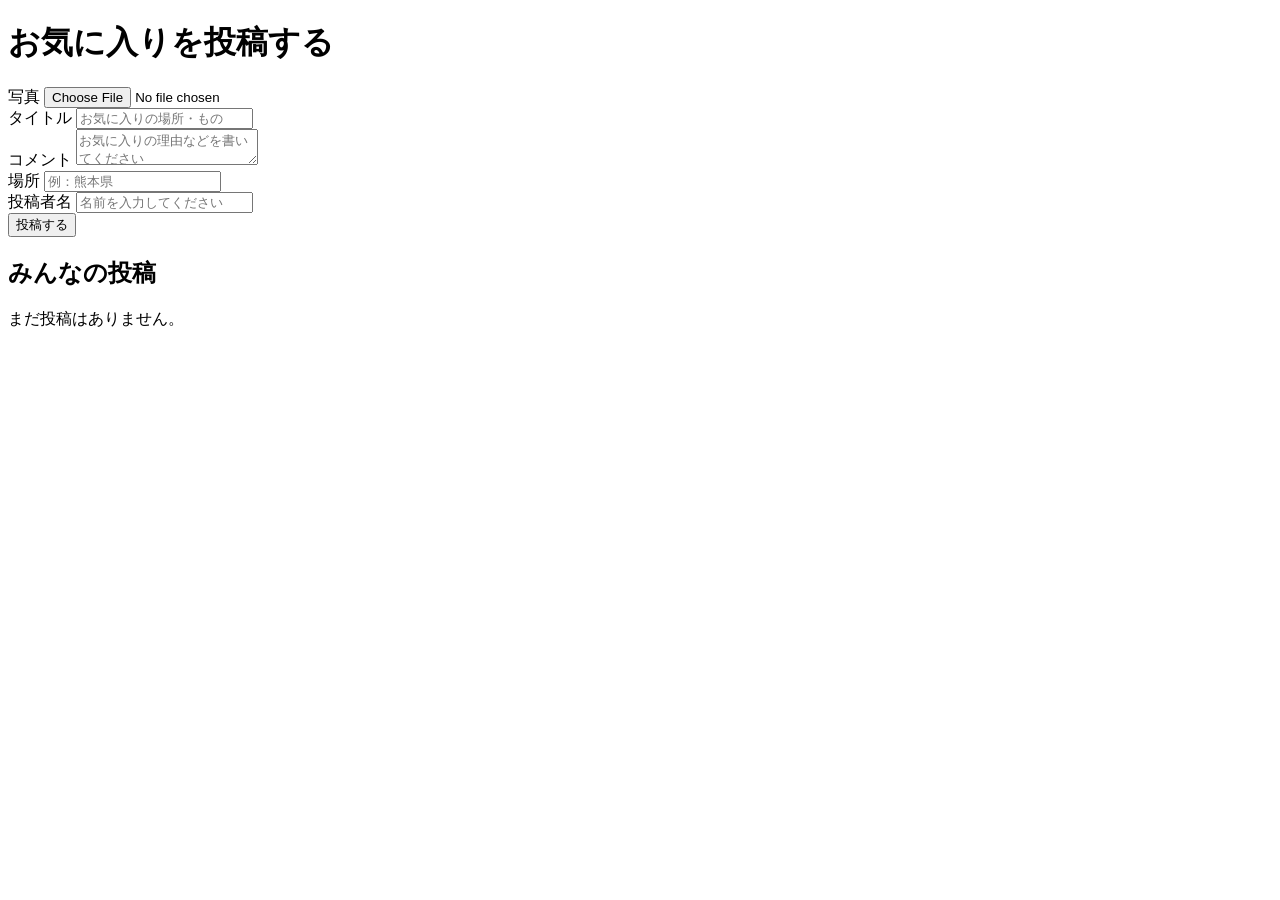
==== post.html @ 98f480bc "投稿機能を追加" ====
<!DOCTYPE html>
<html lang="ja">
<head>
  <meta charset="UTF-8">
  <meta name="viewport" content="width=device-width, initial-scale=1.0">
  <title>お気に入り投稿</title>
</head>
<body>

  <h1>お気に入りを投稿する</h1>

  <form id="postForm">

    <div>
      <label for="photo">写真</label>
      <input type="file" id="photo" accept="image/*" required>
    </div>

    <div>
      <label for="title">タイトル</label>
      <input type="text" id="title" placeholder="お気に入りの場所・もの" required>
    </div>

    <div>
      <label for="description">コメント</label>
      <textarea id="description" placeholder="お気に入りの理由などを書いてください"></textarea>
    </div>

    <div>
      <label for="location">場所</label>
      <input type="text" id="location" placeholder="例：熊本県">
    </div>

    <div>
      <label for="author">投稿者名</label>
      <input type="text" id="author" placeholder="名前を入力してください" required>
    </div>

    <button type="submit">投稿する</button>

  </form>

  <h2>みんなの投稿</h2>

<div id="postList"></div>

  <script src="post.js"></script>

</body>
</html>
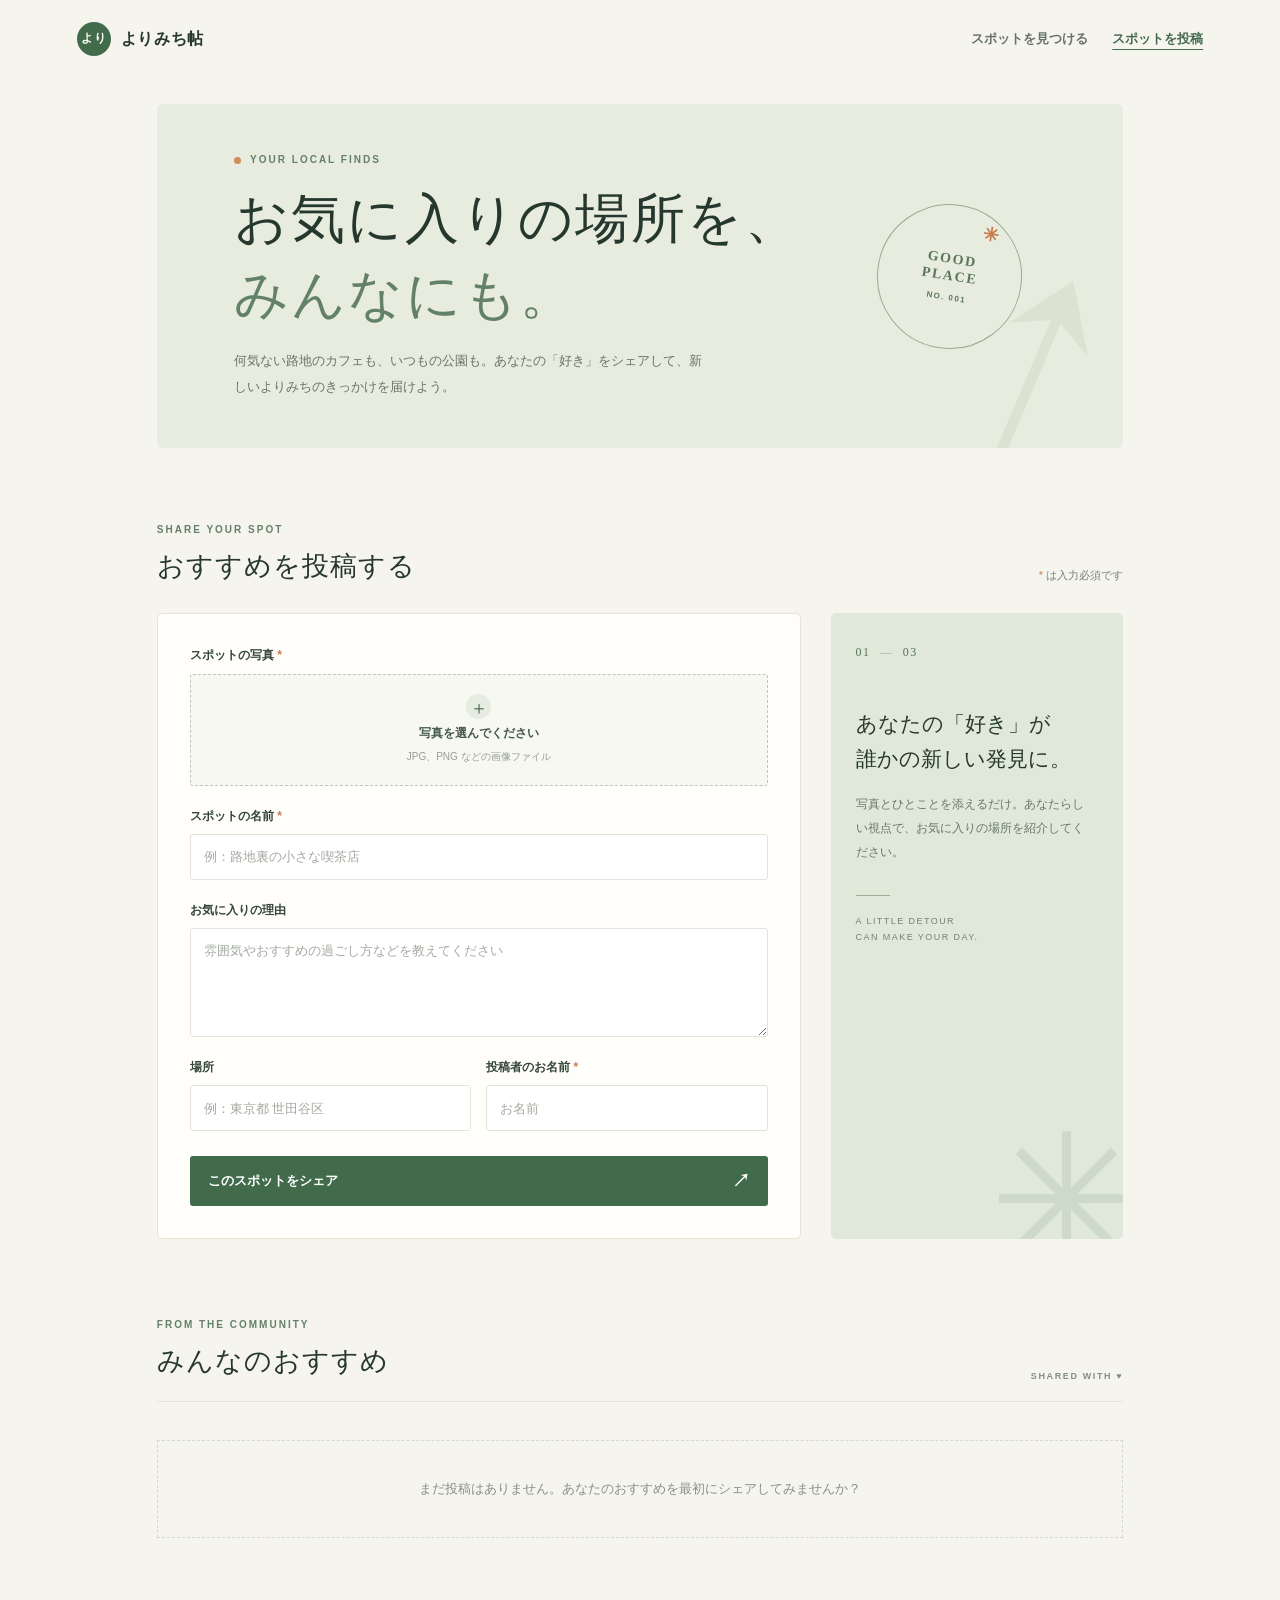
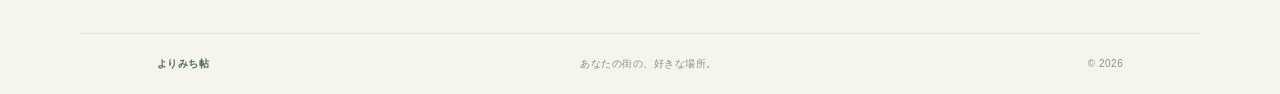
==== commit 2d0489df: "投稿デザイン編集" ====
--- a/post.html
+++ b/post.html
@@ -3,48 +3,106 @@
 <head>
   <meta charset="UTF-8">
   <meta name="viewport" content="width=device-width, initial-scale=1.0">
-  <title>お気に入り投稿</title>
+  <meta name="theme-color" content="#f5f4ed">
+  <title>スポットを投稿 | みんなのおすすめスポット</title>
+  <link rel="stylesheet" href="style.css">
 </head>
-<body>
+<body class="post-page">
+  <header class="site-header">
+    <a class="brand" href="index.html" aria-label="みんなのおすすめスポット トップ">
+      <span class="brand-mark" aria-hidden="true">より</span>
+      <span>よりみち帖</span>
+    </a>
+    <nav aria-label="メインメニュー">
+      <a href="index.html">スポットを見つける</a>
+      <a class="nav-current" href="post.html" aria-current="page">スポットを投稿</a>
+    </nav>
+  </header>
 
-  <h1>お気に入りを投稿する</h1>
+  <main class="post-main">
+    <section class="post-hero" aria-labelledby="page-title">
+      <div class="hero-copy">
+        <p class="eyebrow"><span></span> YOUR LOCAL FINDS</p>
+        <h1 id="page-title">お気に入りの場所を、<br><em>みんなにも。</em></h1>
+        <p class="hero-description">何気ない路地のカフェも、いつもの公園も。あなたの「好き」をシェアして、新しいよりみちのきっかけを届けよう。</p>
+      </div>
+      <div class="hero-stamp" aria-hidden="true">
+        <span>GOOD<br>PLACE</span>
+        <span class="stamp-star">✳</span>
+        <small>NO. 001</small>
+      </div>
+      <div class="hero-decoration" aria-hidden="true">↗</div>
+    </section>
 
-  <form id="postForm">
+    <section class="post-section" aria-labelledby="form-heading">
+      <div class="section-heading">
+        <div>
+          <p class="eyebrow">SHARE YOUR SPOT</p>
+          <h2 id="form-heading">おすすめを投稿する</h2>
+        </div>
+        <p class="section-note"><span class="required-mark">*</span> は入力必須です</p>
+      </div>
 
-    <div>
-      <label for="photo">写真</label>
-      <input type="file" id="photo" accept="image/*" required>
-    </div>
+      <div class="post-layout">
+        <form id="postForm" class="post-form">
+          <div class="form-field">
+            <label for="photo">スポットの写真 <span class="required-mark">*</span></label>
+            <input class="file-input" type="file" id="photo" accept="image/*" required>
+            <label class="upload-box" for="photo">
+              <span class="upload-icon" aria-hidden="true">＋</span>
+              <span class="upload-title">写真を選んでください</span>
+              <span class="upload-hint">JPG、PNG などの画像ファイル</span>
+            </label>
+          </div>
 
-    <div>
-      <label for="title">タイトル</label>
-      <input type="text" id="title" placeholder="お気に入りの場所・もの" required>
-    </div>
+          <div class="form-field">
+            <label for="title">スポットの名前 <span class="required-mark">*</span></label>
+            <input type="text" id="title" placeholder="例：路地裏の小さな喫茶店" required>
+          </div>
 
-    <div>
-      <label for="description">コメント</label>
-      <textarea id="description" placeholder="お気に入りの理由などを書いてください"></textarea>
-    </div>
+          <div class="form-field">
+            <label for="description">お気に入りの理由</label>
+            <textarea id="description" rows="4" placeholder="雰囲気やおすすめの過ごし方などを教えてください"></textarea>
+          </div>
 
-    <div>
-      <label for="location">場所</label>
-      <input type="text" id="location" placeholder="例：熊本県">
-    </div>
+          <div class="form-row">
+            <div class="form-field">
+              <label for="location">場所</label>
+              <input type="text" id="location" placeholder="例：東京都 世田谷区">
+            </div>
+            <div class="form-field">
+              <label for="author">投稿者のお名前 <span class="required-mark">*</span></label>
+              <input type="text" id="author" placeholder="お名前" required>
+            </div>
+          </div>
 
-    <div>
-      <label for="author">投稿者名</label>
-      <input type="text" id="author" placeholder="名前を入力してください" required>
-    </div>
+          <button class="submit-button" type="submit"><span>このスポットをシェア</span><span aria-hidden="true">↗</span></button>
+        </form>
 
-    <button type="submit">投稿する</button>
+        <aside class="post-aside">
+          <div class="aside-number">01 <span>—</span> 03</div>
+          <h3>あなたの「好き」が<br>誰かの新しい発見に。</h3>
+          <p>写真とひとことを添えるだけ。あなたらしい視点で、お気に入りの場所を紹介してください。</p>
+          <div class="aside-rule"></div>
+          <p class="aside-caption">A LITTLE DETOUR<br>CAN MAKE YOUR DAY.</p>
+          <span class="aside-flower" aria-hidden="true">✳</span>
+        </aside>
+      </div>
+    </section>
 
-  </form>
+    <section class="community-section" aria-labelledby="posts-heading">
+      <div class="section-heading community-heading">
+        <div>
+          <p class="eyebrow">FROM THE COMMUNITY</p>
+          <h2 id="posts-heading">みんなのおすすめ</h2>
+        </div>
+        <span class="community-label">SHARED WITH ♥</span>
+      </div>
+      <div id="postList" class="post-list" aria-live="polite"></div>
+    </section>
+  </main>
 
-  <h2>みんなの投稿</h2>
-
-<div id="postList"></div>
-
+  <footer class="site-footer"><span>よりみち帖</span><span>あなたの街の、好きな場所。</span><span>© 2026</span></footer>
   <script src="post.js"></script>
-
 </body>
-</html>+</html>
--- a/style.css
+++ b/style.css
@@ -0,0 +1,296 @@
+* {
+  box-sizing: border-box;
+}
+
+body {
+  margin: 0;
+  color: #30372f;
+  background: #fffdf8;
+  font-family: sans-serif;
+  line-height: 1.6;
+}
+
+header {
+  display: flex;
+  align-items: center;
+  justify-content: space-between;
+  gap: 20px;
+  padding: 20px 6%;
+}
+
+header h1 {
+  margin: 0;
+  font-size: 22px;
+}
+
+nav {
+  display: flex;
+  gap: 24px;
+}
+
+a {
+  color: inherit;
+  text-decoration: none;
+}
+
+.welcome {
+  margin: 10px 6% 36px;
+  padding: 48px;
+  border-radius: 24px;
+  background: #eaf2e5;
+}
+
+.welcome h2 {
+  margin-top: 0;
+  font-size: 36px;
+}
+
+.welcome p {
+  max-width: 520px;
+  color: #626b60;
+}
+
+.welcome a {
+  display: inline-block;
+  margin-top: 12px;
+  padding: 10px 18px;
+  border-radius: 10px;
+  background: #426b4c;
+  color: white;
+  font-weight: bold;
+}
+
+#spots {
+  padding: 0 6%;
+}
+
+.spot-list {
+  display: grid;
+  grid-template-columns: repeat(3, minmax(0, 1fr));
+  gap: 20px;
+  margin: 0;
+  padding: 0;
+  list-style: none;
+}
+
+.spot-card {
+  overflow: hidden;
+  border: 1px solid #e8e8df;
+  border-radius: 16px;
+  background: white;
+}
+
+.spot-card img {
+  display: block;
+  width: 100%;
+  height: 180px;
+  object-fit: cover;
+  background: #e9eee4;
+}
+
+.spot-card h3,
+.spot-card p {
+  margin-right: 16px;
+  margin-left: 16px;
+}
+
+.spot-card h3 {
+  margin-bottom: 4px;
+}
+
+.spot-card p {
+  color: #626b60;
+}
+
+footer {
+  margin-top: 40px;
+  padding: 20px 6%;
+  border-top: 1px solid #e8e8df;
+  color: #626b60;
+  font-size: 14px;
+}
+
+@media (max-width: 700px) {
+  header {
+    align-items: flex-start;
+    flex-direction: column;
+  }
+
+  nav {
+    flex-wrap: wrap;
+    gap: 12px;
+  }
+
+  .welcome {
+    padding: 28px;
+  }
+
+  .welcome h2 {
+    font-size: 28px;
+  }
+
+  .spot-list {
+    grid-template-columns: 1fr;
+  }
+}
+
+/* Post page */
+.post-page {
+  --ink: #26382e;
+  --muted: #788176;
+  --green: #466b4e;
+  --line: #e4e4d9;
+  background: #f5f4ed;
+  color: var(--ink);
+  font-family: "Yu Gothic", "Hiragino Kaku Gothic ProN", sans-serif;
+}
+
+.post-page .site-header {
+  max-width: 1320px;
+  margin: 0 auto;
+  padding: 22px 6%;
+}
+
+.brand {
+  display: inline-flex;
+  align-items: center;
+  gap: 10px;
+  font-size: 16px;
+  font-weight: 800;
+  letter-spacing: .04em;
+}
+
+.brand-mark {
+  display: grid;
+  width: 34px;
+  height: 34px;
+  place-items: center;
+  border-radius: 50%;
+  background: #426b4c;
+  color: #fffdf8;
+  font-size: 12px;
+}
+
+.post-page nav {
+  align-items: center;
+  color: #687367;
+  font-size: 13px;
+  font-weight: 600;
+}
+
+.post-page nav a { transition: color .2s ease; }
+.post-page nav a:hover, .post-page nav .nav-current { color: var(--green); }
+.post-page nav .nav-current { text-decoration: underline; text-decoration-thickness: 1px; text-underline-offset: 6px; }
+
+.post-main {
+  max-width: 1120px;
+  margin: 0 auto;
+  padding: 0 6% 82px;
+}
+
+.post-hero {
+  position: relative;
+  display: flex;
+  min-height: 330px;
+  align-items: center;
+  justify-content: space-between;
+  overflow: hidden;
+  margin: 26px 0 74px;
+  padding: 48px 8%;
+  border-radius: 6px;
+  background: #e7ecdf;
+}
+
+.hero-copy { position: relative; z-index: 1; max-width: 590px; }
+.eyebrow { margin: 0 0 14px; color: #65806a; font-size: 10px; font-weight: 800; letter-spacing: .2em; }
+.post-hero .eyebrow { display: flex; align-items: center; gap: 9px; }
+.post-hero .eyebrow span { width: 7px; height: 7px; border-radius: 50%; background: #d28c58; }
+.post-hero h1 { margin: 0; font-family: Georgia, "Yu Mincho", serif; font-size: clamp(34px, 5vw, 54px); font-weight: 500; letter-spacing: .04em; line-height: 1.4; }
+.post-hero h1 em { color: #638167; font-style: normal; }
+.hero-description { max-width: 470px; margin: 15px 0 0; color: #697467; font-size: 13px; line-height: 2; }
+.hero-stamp { position: relative; display: flex; width: 145px; height: 145px; flex: 0 0 145px; flex-direction: column; align-items: center; justify-content: center; margin-right: 3%; border: 1px solid #9aaa94; border-radius: 50%; color: #5c765f; font-family: Georgia, serif; font-size: 14px; font-weight: 700; letter-spacing: .12em; line-height: 1.2; text-align: center; transform: rotate(9deg); }
+.hero-stamp small { margin-top: 8px; font-family: sans-serif; font-size: 8px; letter-spacing: .18em; }
+.stamp-star { position: absolute; top: 13px; right: 27px; color: #c87d4b; font-size: 19px; }
+.hero-decoration { position: absolute; right: -45px; bottom: -98px; color: rgba(111, 137, 103, .1); font-family: Georgia, serif; font-size: 280px; line-height: 1; transform: rotate(-22deg); }
+
+.post-section, .community-section { margin-top: 0; }
+.section-heading { display: flex; align-items: end; justify-content: space-between; gap: 20px; margin-bottom: 25px; }
+.section-heading .eyebrow { margin-bottom: 7px; }
+.section-heading h2 { margin: 0; font-family: Georgia, "Yu Mincho", serif; font-size: 27px; font-weight: 500; letter-spacing: .04em; }
+.section-note { margin: 0 0 4px; color: var(--muted); font-size: 11px; }
+.required-mark { color: #c77d52; }
+
+.post-layout { display: grid; grid-template-columns: minmax(0, 1.65fr) minmax(220px, .75fr); gap: 30px; align-items: stretch; }
+.post-form { padding: 32px; border: 1px solid var(--line); border-radius: 5px; background: #fffefa; }
+.form-field { min-width: 0; margin-bottom: 21px; }
+.form-field > label:first-child { display: block; margin-bottom: 8px; color: #35463a; font-size: 12px; font-weight: 700; }
+.form-field input:not([type="file"]), .form-field textarea { display: block; width: 100%; border: 1px solid #e2e4da; border-radius: 3px; outline: none; background: #fff; color: var(--ink); font: inherit; font-size: 13px; transition: border-color .2s, box-shadow .2s; }
+.form-field input:not([type="file"]) { height: 46px; padding: 0 13px; }
+.form-field textarea { min-height: 108px; padding: 12px 13px; resize: vertical; }
+.form-field input:focus, .form-field textarea:focus { border-color: #78917a; box-shadow: 0 0 0 3px rgba(70, 107, 78, .1); }
+.form-field input::placeholder, .form-field textarea::placeholder { color: #a4aaa0; }
+.file-input { position: absolute; width: 1px; height: 1px; overflow: hidden; clip: rect(0, 0, 0, 0); white-space: nowrap; clip-path: inset(50%); }
+.upload-box { display: flex !important; min-height: 112px; flex-direction: column; align-items: center; justify-content: center; gap: 5px; margin: 0 !important; border: 1px dashed #bdc9b8; border-radius: 3px; background: #f7f8f2; cursor: pointer; transition: background .2s, border-color .2s; }
+.upload-box:hover, .file-input:focus-visible + .upload-box { border-color: var(--green); background: #f0f4eb; }
+.upload-icon { display: grid; width: 25px; height: 25px; place-items: center; border-radius: 50%; background: #e6ecdf; color: var(--green); font-size: 18px; font-weight: 400; }
+.upload-title { color: #435847; font-size: 12px; font-weight: 700; }
+.upload-hint { color: #969e92; font-size: 10px; font-weight: 400; }
+.form-row { display: grid; grid-template-columns: 1fr 1fr; gap: 15px; }
+.submit-button { display: flex; width: 100%; min-height: 50px; align-items: center; justify-content: space-between; margin-top: 4px; padding: 0 18px; border: 0; border-radius: 3px; background: #426b4c; color: white; cursor: pointer; font: inherit; font-size: 13px; font-weight: 700; transition: background .2s, transform .2s; }
+.submit-button:hover { background: #35583e; transform: translateY(-1px); }
+.submit-button span:last-child { font-size: 18px; }
+
+.post-aside { position: relative; overflow: hidden; min-height: 100%; padding: 30px 25px; border-radius: 5px; background: #dfe8d9; }
+.aside-number { color: #59725c; font-family: Georgia, serif; font-size: 12px; letter-spacing: .12em; }
+.aside-number span { padding: 0 5px; color: #a3b19e; }
+.post-aside h3 { position: relative; z-index: 1; margin: 44px 0 14px; font-family: Georgia, "Yu Mincho", serif; font-size: 21px; font-weight: 500; line-height: 1.7; }
+.post-aside > p:not(.aside-caption) { position: relative; z-index: 1; max-width: 230px; color: #697868; font-size: 12px; line-height: 2; }
+.aside-rule { width: 34px; height: 1px; margin: 31px 0 17px; background: #9dae98; }
+.post-aside .aside-caption { position: relative; z-index: 1; color: #718371; font-size: 9px; letter-spacing: .16em; line-height: 1.8; }
+.aside-flower { position: absolute; right: -21px; bottom: -56px; color: rgba(91, 125, 92, .12); font-size: 185px; line-height: 1; }
+
+.community-section { margin-top: 78px; }
+.community-heading { padding-bottom: 17px; border-bottom: 1px solid var(--line); }
+.community-label { color: #849080; font-size: 9px; font-weight: 700; letter-spacing: .18em; }
+.post-list { display: grid; grid-template-columns: repeat(2, minmax(0, 1fr)); gap: 18px; }
+.empty-posts { grid-column: 1 / -1; padding: 38px 20px; border: 1px dashed #d5d9ce; color: #899186; font-size: 13px; text-align: center; }
+.post-card { overflow: hidden; border: 1px solid var(--line); border-radius: 5px; background: #fffefa; }
+.post-card-image { display: block; width: 100%; height: 205px; object-fit: cover; background: #e9eee4; }
+.post-card-content { padding: 17px 18px 15px; }
+.post-card h3 { margin: 0 0 7px; font-family: Georgia, "Yu Mincho", serif; font-size: 19px; font-weight: 500; }
+.post-card-description { margin: 0 0 13px; color: #6e786c; font-size: 12px; line-height: 1.8; white-space: pre-wrap; }
+.post-card-meta { display: flex; flex-wrap: wrap; gap: 7px 14px; color: #8a9385; font-size: 10px; }
+.post-card-meta span:first-child { color: #5f7962; }
+.site-footer { display: flex; max-width: 1120px; justify-content: space-between; gap: 20px; margin: 0 auto; padding: 22px 6%; border-top: 1px solid var(--line); color: #899186; font-size: 10px; letter-spacing: .05em; }
+.site-footer span:first-child { color: #526b55; font-weight: 800; }
+
+@media (max-width: 760px) {
+  .post-page .site-header { padding-top: 17px; padding-bottom: 17px; }
+  .post-page nav { gap: 14px; font-size: 11px; }
+  .post-main { padding-bottom: 56px; }
+  .post-hero { min-height: 300px; margin: 14px 0 55px; padding: 36px 7%; }
+  .hero-stamp { width: 95px; height: 95px; flex-basis: 95px; margin-right: 0; font-size: 10px; }
+  .stamp-star { top: 7px; right: 17px; font-size: 14px; }
+  .hero-stamp small { margin-top: 5px; font-size: 6px; }
+  .post-layout { grid-template-columns: 1fr; }
+  .post-aside { min-height: 220px; }
+  .post-aside h3 { margin-top: 26px; }
+  .post-aside > p:not(.aside-caption) { max-width: 440px; }
+  .aside-rule { margin-top: 20px; }
+  .post-list { grid-template-columns: 1fr; }
+}
+
+@media (max-width: 520px) {
+  .post-page .site-header { gap: 14px; }
+  .post-page nav { width: 100%; }
+  .post-hero { min-height: 285px; }
+  .hero-stamp { position: absolute; right: 7%; bottom: 22px; width: 70px; height: 70px; min-width: 70px; font-size: 8px; }
+  .stamp-star { top: 3px; right: 10px; font-size: 11px; }
+  .hero-description { max-width: 100%; padding-right: 8px; font-size: 12px; }
+  .section-heading { align-items: flex-start; }
+  .section-heading h2 { font-size: 23px; }
+  .post-form { padding: 22px 17px; }
+  .form-row { grid-template-columns: 1fr; gap: 0; }
+  .site-footer { flex-wrap: wrap; }
+  .site-footer span:nth-child(2) { order: 3; width: 100%; }
+}
